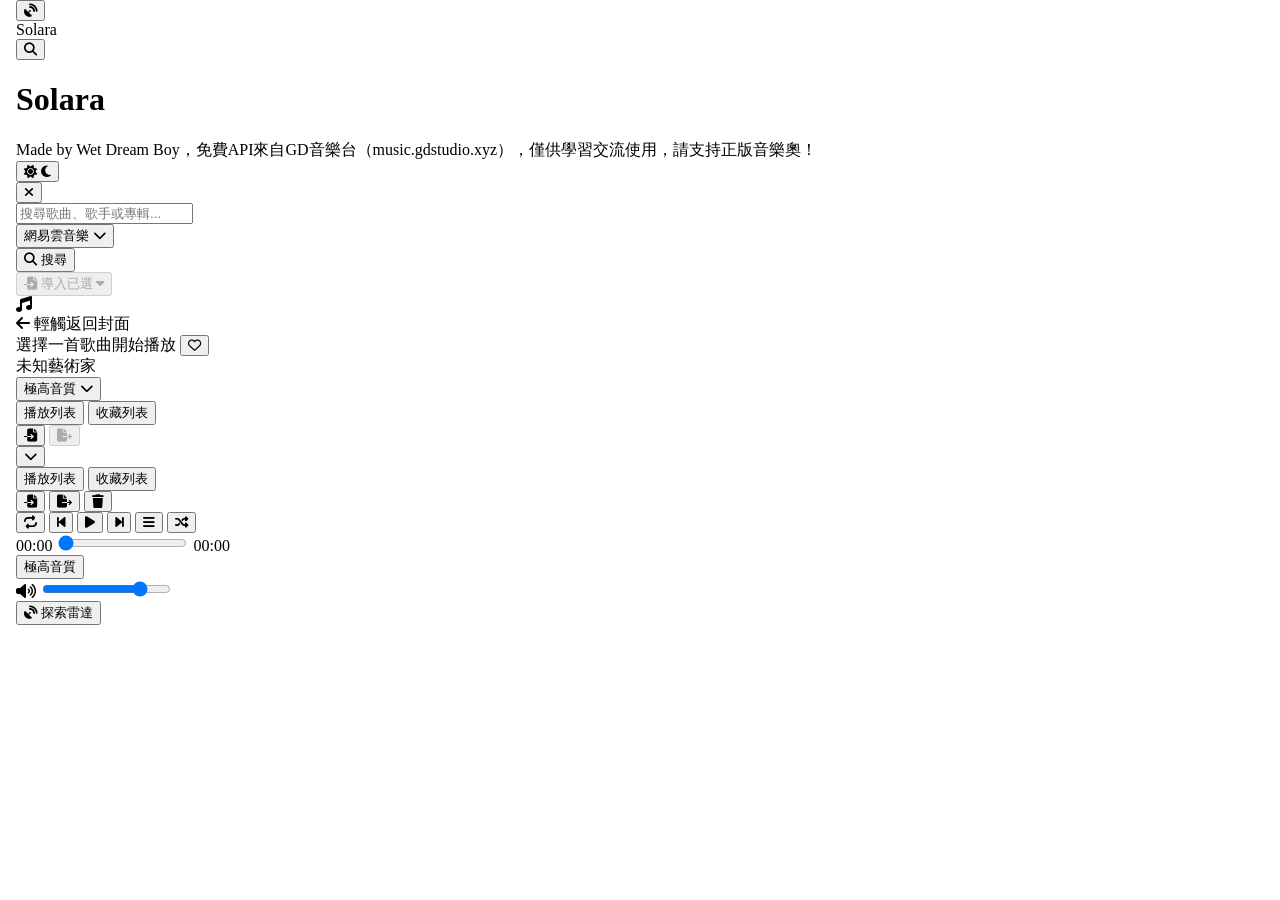
==== index.html @ c5a63b75 "Change language from Simplified to Traditional Chinese" ====
<!DOCTYPE html>
<html lang="zh-TW">
<head>
    <meta charset="UTF-8">
    <meta name="viewport" content="width=device-width, initial-scale=1.0, viewport-fit=cover">
    <title>Solara</title>
    <meta name="apple-mobile-web-app-title" content="Solara">
    <link rel="icon" type="image/svg+xml" href="/favicon.svg">
    <link rel="icon" type="image/png" sizes="32x32" href="/favicon.png">
    <link rel="shortcut icon" href="/favicon.png">
    <link rel="mask-icon" href="/favicon.svg" color="#5bbad5">
    <link rel="apple-touch-icon" sizes="180x180" href="/favicon.png">
    <link rel="apple-touch-icon-precomposed" sizes="180x180" href="/favicon.png">
    <link rel="preconnect" href="https://fonts.googleapis.com">
    <link rel="preconnect" href="https://fonts.gstatic.com" crossorigin>
    <link href="https://fonts.googleapis.com/css2?family=Noto+Sans+SC:wght@300;400;500;700&display=swap" rel="stylesheet">
    <link rel="stylesheet" href="https://cdnjs.cloudflare.com/ajax/libs/font-awesome/6.5.2/css/all.min.css">
    <link rel="stylesheet" href="css/style.css">
    <script>
        (function () {
            const ua = navigator.userAgent || "";
            const isMobileUA = /android|iphone|ipad|ipod|mobile|blackberry|phone|opera mini|windows phone/i.test(ua);
            const isSmallScreen = typeof window.matchMedia === "function" && window.matchMedia("(max-width: 820px)").matches;
            const isMobile = isMobileUA || isSmallScreen;
            window.__SOLARA_IS_MOBILE = isMobile;
            if (!isMobile) {
                document.documentElement.classList.add("desktop-view");
                const desktopLink = document.createElement("link");
                desktopLink.rel = "stylesheet";
                desktopLink.href = "css/desktop.css";
                desktopLink.id = "desktopStylesheet";
                document.head.appendChild(desktopLink);
                return;
            }
            document.documentElement.classList.add("mobile-view");
            const link = document.createElement("link");
            link.rel = "stylesheet";
            link.href = "css/mobile.css";
            link.id = "mobileStylesheet";
            document.head.appendChild(link);
            const setViewportUnit = () => {
                const viewportHeight = window.visualViewport ? window.visualViewport.height : window.innerHeight;
                document.documentElement.style.setProperty("--mobile-vh", `${viewportHeight}px`);
            };

            const applyBodyClass = () => {
                if (document.body) {
                    document.body.classList.add("mobile-view");
                    setViewportUnit();
                }
            };
            if (document.readyState === "loading") {
                document.addEventListener("DOMContentLoaded", applyBodyClass, { once: true });
            } else {
                applyBodyClass();
            }

            window.addEventListener("resize", setViewportUnit);
            window.addEventListener("orientationchange", setViewportUnit);
            if (window.visualViewport) {
                window.visualViewport.addEventListener("resize", setViewportUnit);
                window.visualViewport.addEventListener("scroll", setViewportUnit);
            }

            setViewportUnit();
        })();
    </script>
    <style id="safari-ios-26-fix">
        /* --- Safari iOS 26 Fix --- */
        html, body {
            margin: 0;
            padding: 0;
            width: 100%;
            overflow-x: hidden;
            box-sizing: border-box;
        }
        .login-shell {
            position: relative;
            left: 50%;
            transform: translateX(-50%);
            margin-inline: auto;
        }
        body {
            padding-left: max(env(safe-area-inset-left), 16px);
            padding-right: max(env(safe-area-inset-right), 16px);
        }
        @supports (height: 100dvh) {
            :root {
                --mobile-vh: 100dvh;
            }
        }
    </style>
    <script>
        (function fixMobileVH(){
            document.documentElement.style.setProperty("--mobile-vh", window.innerHeight + "px");
            window.addEventListener("resize", fixMobileVH);
            window.addEventListener("orientationchange", fixMobileVH);
        })();
    </script>

</head>
<body>
    <div class="background-stage" id="backgroundStage" aria-hidden="true">
        <div class="background-stage__layer background-stage__layer--base" id="backgroundBaseLayer"></div>
        <div class="background-stage__layer background-stage__layer--transition" id="backgroundTransitionLayer"></div>
    </div>
    <div class="container" id="mainContainer">
        <div class="mobile-toolbar" id="mobileToolbar" role="toolbar">
            <button class="mobile-toolbar__button" id="mobileExploreButton" type="button" aria-label="探索雷达">
                <i class="fas fa-satellite-dish" aria-hidden="true"></i>
            </button>
            <div class="mobile-toolbar__title" id="mobileToolbarTitle">Solara</div>
            <div class="mobile-toolbar__actions">
                <button class="mobile-toolbar__button" id="mobileSearchToggle" type="button" aria-label="打开搜索">
                    <i class="fas fa-search" aria-hidden="true"></i>
                </button>
            </div>
        </div>
        <div class="header">
            <h1>Solara</h1>
            <div class="warning">Made by Wet Dream Boy，免費API來自GD音樂台（music.gdstudio.xyz），僅供學習交流使用，請支持正版音樂奧！</div>
            <div class="theme-switch-wrapper">
                <button id="themeToggleButton" class="theme-toggle-button" type="button" aria-label="切換深淺色模式">
                    <i class="fas fa-sun theme-icon theme-icon--sun" aria-hidden="true"></i>
                    <i class="fas fa-moon theme-icon theme-icon--moon" aria-hidden="true"></i>
                </button>
            </div>
        </div>

        <div class="search-area" id="searchArea">
            <button type="button" class="mobile-close-btn" id="mobileSearchClose" aria-label="關閉搜尋">
                <i class="fas fa-times" aria-hidden="true"></i>
            </button>
            <div class="search-container">
                <input type="text" id="searchInput" class="search-input" placeholder="搜尋歌曲、歌手或專輯...">
                <div class="source-select-wrapper" id="sourceSelectWrapper">
                    <button id="sourceSelectButton" class="source-select-btn" type="button" aria-haspopup="listbox" aria-expanded="false">
                        <span id="sourceSelectLabel">網易雲音樂</span>
                        <i class="fas fa-chevron-down caret-icon" aria-hidden="true"></i>
                    </button>
                    <div id="sourceMenu" class="source-menu" role="listbox" aria-labelledby="sourceSelectButton"></div>
                </div>
                <button id="searchBtn" class="search-btn">
                    <i class="fas fa-search"></i>
                    <span>搜尋</span>
                </button>
            </div>
            <div id="searchResults" class="search-results">
                <div class="search-results-toolbar">
                    <div class="import-dropdown">
                        <button
                            id="importSelectedBtn"
                            class="import-selected-btn"
                            type="button"
                            disabled
                            aria-haspopup="menu"
                            aria-expanded="false"
                        >
                            <i class="fas fa-file-import" aria-hidden="true"></i>
                            <span class="import-selected-label">導入已選</span>
                            <span id="importSelectedCount" class="import-selected-count" aria-hidden="true"></span>
                            <i class="fas fa-caret-down import-dropdown-caret" aria-hidden="true"></i>
                        </button>
                        <div class="import-dropdown-menu" id="importSelectedMenu" role="menu" hidden>
                            <button id="importToPlaylist" class="import-dropdown-item" type="button" role="menuitem">
                                匯入到播放列表
                            </button>
                            <button id="importToFavorites" class="import-dropdown-item" type="button" role="menuitem">
                                匯入到收藏列表
                            </button>
                        </div>
                    </div>
                </div>
                <div id="searchResultsList" class="search-results-list"></div>
            </div>
        </div>

        <div class="main-content">
            <div class="cover-area">
                <div class="mobile-turntable" id="mobileTurntable">
                    <div class="mobile-turntable__platter">
                        <div class="album-cover" id="albumCover">
                            <div class="placeholder">
                                <i class="fas fa-music"></i>
                            </div>
                        </div>
                    </div>
                </div>
                <div class="mobile-inline-lyrics" id="mobileInlineLyrics" aria-hidden="true">
                    <div class="mobile-inline-lyrics__hint">
                        <i class="fas fa-arrow-left"></i>
                        輕觸返回封面
                    </div>
                    <div class="mobile-inline-lyrics__scroll" id="mobileInlineLyricsScroll">
                        <div class="mobile-inline-lyrics__content" id="mobileInlineLyricsContent"></div>
                    </div>
                </div>
                <div class="current-song-info">
                    <div class="current-song-title-row">
                        <span class="current-song-title" id="currentSongTitle">選擇一首歌曲開始播放</span>
                        <button
                            class="favorite-toggle current-favorite-btn"
                            id="currentFavoriteToggle"
                            type="button"
                            aria-label="收藏當前歌曲"
                            title="收藏當前歌曲"
                        >
                            <i class="far fa-heart" aria-hidden="true"></i>
                        </button>
                    </div>
                    <div class="current-song-artist" id="currentSongArtist">未知藝術家</div>
                    <button class="mobile-quality-chip" id="mobileQualityToggle" type="button" aria-haspopup="menu" aria-expanded="false">
                        <span id="mobileQualityLabel">極高音質</span>
                        <i class="fas fa-chevron-down" aria-hidden="true"></i>
                    </button>
                </div>
            </div>

            <div class="mobile-panel" id="mobilePanel">
                <div class="mobile-panel-header" id="mobilePanelHeader">
                    <div class="mobile-panel-handle" aria-hidden="true"></div>
                    <div class="playlist-tabs" role="tablist">
                        <button
                            id="mobilePlaylistTab"
                            class="playlist-tab active"
                            type="button"
                            role="tab"
                            aria-selected="true"
                            data-target="playlist"
                        >
                            播放列表
                        </button>
                        <button
                            id="mobileFavoritesTab"
                            class="playlist-tab"
                            type="button"
                            role="tab"
                            aria-selected="false"
                            data-target="favorites"
                        >
                            收藏列表
                        </button>
                    </div>
                    <div class="mobile-panel-actions">
                        <div class="mobile-actions-group" id="mobilePlaylistActions" role="group" aria-label="播放列表操作" aria-hidden="false">
                            <button
                                id="mobileImportPlaylistBtn"
                                class="mobile-panel-action-btn"
                                type="button"
                                aria-label="匯入播放清單"
                                title="匯入播放清單"
                            >
                                <i class="fas fa-file-import" aria-hidden="true"></i>
                            </button>
                            <button
                                id="mobileExportPlaylistBtn"
                                class="mobile-panel-action-btn"
                                type="button"
                                aria-label="匯出播放清單"
                                title="匯出播放清單"
                                aria-disabled="true"
                                disabled
                            >
                                <i class="fas fa-file-export" aria-hidden="true"></i>
                            </button>
                            <button
                                id="mobileClearPlaylistBtn"
                                class="mobile-panel-action-btn mobile-panel-clear-btn"
                                type="button"
                                aria-label="清空播放列表"
                                title="清空播放列表"
                                onclick="clearPlaylist()"
                                hidden
                                aria-hidden="true"
                            >
                                <i class="fas fa-trash" aria-hidden="true"></i>
                            </button>
                        </div>
                        <div class="mobile-actions-group" id="mobileFavoritesActions" role="group" aria-label="收藏列表操作" hidden aria-hidden="true">
                            <button
                                id="mobileAddAllFavoritesBtn"
                                class="mobile-panel-action-btn"
                                type="button"
                                aria-label="全部添加到播放列表"
                                title="全部添加到播放列表"
                            >
                                <i class="fas fa-plus-circle" aria-hidden="true"></i>
                            </button>
                            <button
                                id="mobileImportFavoritesBtn"
                                class="mobile-panel-action-btn"
                                type="button"
                                aria-label="導入收藏列表"
                                title="導入收藏列表"
                            >
                                <i class="fas fa-file-import" aria-hidden="true"></i>
                            </button>
                            <button
                                id="mobileExportFavoritesBtn"
                                class="mobile-panel-action-btn"
                                type="button"
                                aria-label="匯出收藏列表"
                                title="匯出收藏列表"
                                aria-disabled="true"
                                disabled
                            >
                                <i class="fas fa-file-export" aria-hidden="true"></i>
                            </button>
                            <button
                                id="mobileClearFavoritesBtn"
                                class="mobile-panel-action-btn mobile-panel-clear-btn"
                                type="button"
                                aria-label="清空收藏列表"
                                title="清空收藏列表"
                            >
                                <i class="fas fa-trash" aria-hidden="true"></i>
                            </button>
                        </div>
                        <button id="mobilePanelClose" class="mobile-close-btn mobile-panel-action-btn" type="button" aria-label="收起播放面板">
                            <i class="fas fa-chevron-down" aria-hidden="true"></i>
                        </button>
                    </div>
                </div>

                <div class="playlist active empty" id="playlist" role="tabpanel" aria-labelledby="playlistTab">
                    <div class="playlist-header">
                        <div class="playlist-tabs" role="tablist">
                            <button
                                id="playlistTab"
                                class="playlist-tab active"
                                type="button"
                                role="tab"
                                aria-selected="true"
                                data-target="playlist"
                            >播放列表</button>
                            <button
                                id="favoritesTab"
                                class="playlist-tab"
                                type="button"
                                role="tab"
                                aria-selected="false"
                                data-target="favorites"
                            >收藏列表</button>
                        </div>
                        <div class="playlist-actions-tray" role="group" aria-label="播放列表操作">
                            <input
                                id="importPlaylistInput"
                                class="playlist-import-input"
                                type="file"
                                accept="application/json"
                                hidden
                            />
                            <button
                                class="playlist-action-btn playlist-action-btn--import"
                                id="importPlaylistBtn"
                                type="button"
                                title="導入播放清單"
                                aria-label="導入播放清單"
                            >
                                <i class="fas fa-file-import" aria-hidden="true"></i>
                            </button>
                            <button
                                class="playlist-action-btn playlist-action-btn--export"
                                id="exportPlaylistBtn"
                                type="button"
                                title="匯出播放清單"
                                aria-label="匯出播放清單"
                            >
                                <i class="fas fa-file-export" aria-hidden="true"></i>
                            </button>
                            <button
                                class="playlist-action-btn playlist-action-btn--clear clear-playlist-btn"
                                id="clearPlaylistBtn"
                                type="button"
                                onclick="clearPlaylist()"
                                title="清空播放清單"
                                aria-label="清空播放清單"
                            >
                                <i class="fas fa-trash" aria-hidden="true"></i>
                            </button>
                        </div>
                    </div>
                    <div class="playlist-scroll">
                        <div class="playlist-items" id="playlistItems"></div>
                    </div>
                </div>
                <div class="playlist favorites empty" id="favorites" role="tabpanel" aria-labelledby="favoritesTab" hidden>
                    <div class="playlist-header">
                        <div class="playlist-tabs" role="tablist">
                            <button
                                id="playlistTabSecondary"
                                class="playlist-tab active"
                                type="button"
                                role="tab"
                                aria-selected="true"
                                data-target="playlist"
                            >播放清單</button>
                            <button
                                id="favoritesTabSecondary"
                                class="playlist-tab"
                                type="button"
                                role="tab"
                                aria-selected="false"
                                data-target="favorites"
                            >收藏列表</button>
                        </div>
                        <div class="playlist-actions-tray" role="group" aria-label="收藏列表操作">
                            <button
                                class="playlist-action-btn"
                                id="addAllFavoritesBtn"
                                type="button"
                                title="全部添加到播放清單"
                                aria-label="全部添加到播放清單"
                            >
                                <i class="fas fa-plus-circle" aria-hidden="true"></i>
                            </button>
                            <input
                                id="importFavoritesInput"
                                class="playlist-import-input"
                                type="file"
                                accept="application/json"
                                hidden
                            />
                            <button
                                class="playlist-action-btn"
                                id="importFavoritesBtn"
                                type="button"
                                title="导入收藏列表"
                                aria-label="导入收藏列表"
                            >
                                <i class="fas fa-file-import" aria-hidden="true"></i>
                            </button>
                            <button
                                class="playlist-action-btn"
                                id="exportFavoritesBtn"
                                type="button"
                                title="导出收藏列表"
                                aria-label="导出收藏列表"
                            >
                                <i class="fas fa-file-export" aria-hidden="true"></i>
                            </button>
                            <button
                                class="playlist-action-btn playlist-action-btn--clear"
                                id="clearFavoritesBtn"
                                type="button"
                                title="清空收藏列表"
                                aria-label="清空收藏列表"
                            >
                                <i class="fas fa-trash" aria-hidden="true"></i>
                            </button>
                        </div>
                    </div>
                    <div class="playlist-scroll">
                        <div class="playlist-items" id="favoriteItems"></div>
                    </div>
                </div>
                <div class="lyrics empty" id="lyrics" data-placeholder="default">
                    <div class="lyrics-scroll" id="lyricsScroll">
                        <div class="lyrics-content" id="lyricsContent"></div>
                    </div>
                </div>
            </div>
        </div>

        <div class="controls">
            <div class="transport-controls">
                <button class="play-mode-btn transport-button transport-button--mode" id="playModeBtn" type="button" title="播放模式">
                    <i class="fas fa-repeat"></i>
                </button>
                <button class="transport-button transport-button--prev" onclick="playPrevious()" type="button" title="上一曲"><i class="fas fa-backward-step"></i></button>
                <button class="transport-button transport-button--play" id="playPauseBtn" type="button" title="播放 / 暂停"><i class="fas fa-play"></i></button>
                <button class="transport-button transport-button--next" onclick="playNext()" type="button" title="下一曲"><i class="fas fa-forward-step"></i></button>
                <button class="transport-button transport-button--queue" id="mobileQueueToggle" type="button" title="打開播放清單" aria-label="打開播放清單"><i class="fas fa-bars"></i></button>
                <button class="transport-button transport-button--shuffle" id="shuffleToggleBtn" type="button" title="隨機播放" aria-label="切換隨機播放"><i class="fas fa-shuffle shuffle-icon shuffle-icon--off"></i></button>
            </div>
            <div class="progress-container">
                <span id="currentTimeDisplay">00:00</span>
                <input type="range" id="progressBar" min="0" max="0" step="0.1" value="0">
                <span id="durationDisplay">00:00</span>
            </div>
            <div class="control-trailing">
                <div class="audio-tools">
                    <div class="player-quality">
                        <button id="qualityToggle" class="player-quality-btn" type="button">
                            <span id="qualityLabel">極高音質</span>
                        </button>
                        <div id="playerQualityMenu" class="player-quality-menu"></div>
                    </div>
                    <div class="volume-container">
                        <i id="volumeIcon" class="fas fa-volume-up"></i>
                        <input type="range" id="volumeSlider" min="0" max="1" step="0.01" value="0.8">
                    </div>
                </div>
                <button id="loadOnlineBtn" title="聚合所有雷達，探索新音樂">
                    <span class="btn-text"><i class="fas fa-satellite-dish"></i> 探索雷達</span>
                    <span class="loader" style="display: none;"></span>
                </button>
            </div>
        </div>
    </div>

    <div class="mobile-overlay-scrim" id="mobileOverlayScrim"></div>

    <audio id="audioPlayer" preload="metadata" playsinline></audio>

<!-- 通知容器 -->
<div id="notification" class="notification"></div>

<!-- 偵錯資訊容器 -->
<div id="debugInfo" class="debug-info"></div>

<script src="https://code.jquery.com/jquery-3.6.0.min.js"></script>
<script src="js/index.js"></script>
<script>
    if (window.__SOLARA_IS_MOBILE) {
        const mobileScript = document.createElement('script');
        mobileScript.src = 'js/mobile.js';
        mobileScript.async = false;
        mobileScript.defer = false;
        document.body.appendChild(mobileScript);
    }
</script>
</body>
</html>
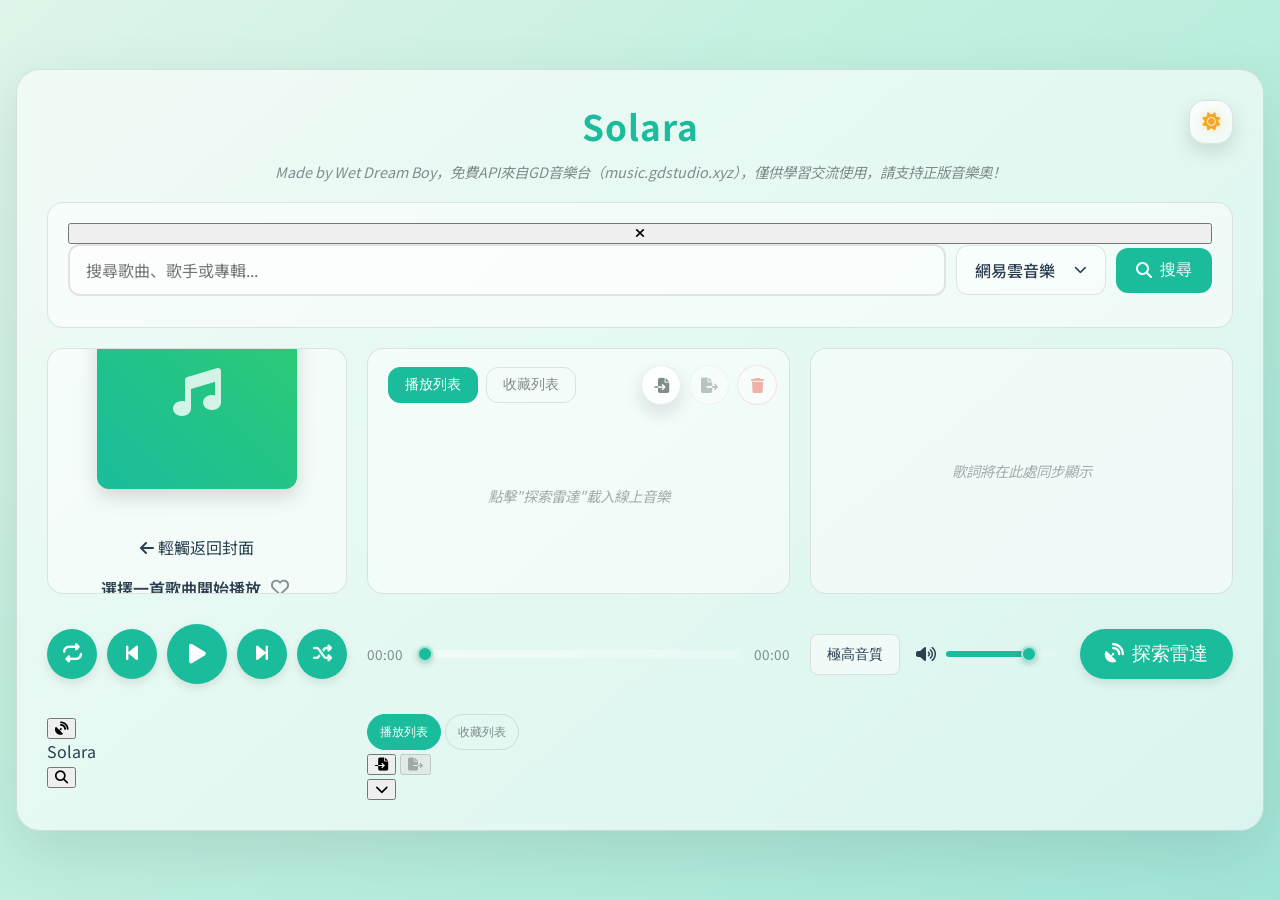
==== commit 748c5c06: "Update aria-labels for mobile toolbar buttons" ====
--- a/index.html
+++ b/index.html
@@ -106,12 +106,12 @@
     </div>
     <div class="container" id="mainContainer">
         <div class="mobile-toolbar" id="mobileToolbar" role="toolbar">
-            <button class="mobile-toolbar__button" id="mobileExploreButton" type="button" aria-label="探索雷达">
+            <button class="mobile-toolbar__button" id="mobileExploreButton" type="button" aria-label="探索雷達">
                 <i class="fas fa-satellite-dish" aria-hidden="true"></i>
             </button>
             <div class="mobile-toolbar__title" id="mobileToolbarTitle">Solara</div>
             <div class="mobile-toolbar__actions">
-                <button class="mobile-toolbar__button" id="mobileSearchToggle" type="button" aria-label="打开搜索">
+                <button class="mobile-toolbar__button" id="mobileSearchToggle" type="button" aria-label="打開搜尋">
                     <i class="fas fa-search" aria-hidden="true"></i>
                 </button>
             </div>
--- a/css/style.css
+++ b/css/style.css
@@ -0,0 +1,2171 @@
+:root {
+    --font-main: 'Noto Sans SC', 'Segoe UI', Arial, sans-serif;
+    --bg-gradient: linear-gradient(140deg, #e0f5e9 0%, #c6f0e0 35%, #a3e4d7 100%);
+    --bg-gradient-next: var(--bg-gradient);
+    --container-bg: rgba(255, 255, 255, 0.6);
+    --container-shadow: rgba(0, 0, 0, 0.1);
+    --backdrop-blur: 12px;
+    --text-color: #2c3e50;
+    --text-secondary-color: #7f8c8d;
+    --primary-color: #1abc9c;
+    --primary-color-dark: #12836d;
+    --warning-color: #e74c3c;
+    --success-color: #2ecc71;
+    --success-color-hover: #27ae60;
+    --item-hover-bg: rgba(26, 188, 156, 0.1);
+    --item-current-bg: rgba(26, 188, 156, 0.2);
+    --item-current-text: var(--primary-color);
+    --border-color: rgba(0, 0, 0, 0.1);
+    --lyrics-highlight-bg: rgba(46, 204, 113, 0.12);
+    --lyrics-highlight-text: #1e9f78;
+    --lyrics-highlight-shadow: rgba(46, 204, 113, 0.18);
+    --component-bg: rgba(255, 255, 255, 0.5);
+    --scrollbar-thumb-bg: rgba(0, 0, 0, 0.2);
+    --scrollbar-track-bg: transparent;
+}
+
+.dark-mode {
+    --bg-gradient: linear-gradient(135deg, #0b1d1b 0%, #0f2f2c 45%, #123c36 100%);
+    --container-bg: rgba(30, 30, 30, 0.6);
+    --container-shadow: rgba(0, 0, 0, 0.3);
+    --text-color: #ecf0f1;
+    --text-secondary-color: #95a5a6;
+    --primary-color: #1abc9c;
+    --primary-color-dark: #17a589;
+    --item-hover-bg: rgba(26, 188, 156, 0.1);
+    --item-current-bg: rgba(26, 188, 156, 0.2);
+    --border-color: rgba(255, 255, 255, 0.15);
+    --lyrics-highlight-bg: rgba(26, 188, 156, 0.12);
+    --lyrics-highlight-text: #34d1b6;
+    --component-bg: rgba(44, 44, 44, 0.5);
+    --scrollbar-thumb-bg: rgba(255, 255, 255, 0.2);
+    --success-color-hover: #1f8a4f;
+}
+
+.dark-mode .source-menu {
+    background: rgba(44, 44, 44, 0.95);
+    border-color: var(--primary-color);
+}
+
+.dark-mode .source-option {
+    color: #ecf0f1;
+}
+
+.dark-mode .source-option:hover,
+.dark-mode .source-option.active {
+    color: #ffffff;
+}
+
+::-webkit-scrollbar { width: 6px; }
+::-webkit-scrollbar-track { background: var(--scrollbar-track-bg); }
+::-webkit-scrollbar-thumb { background: var(--scrollbar-thumb-bg); border-radius: 3px; }
+::-webkit-scrollbar-thumb:hover { background: var(--primary-color); }
+
+body {
+    font-family: var(--font-main);
+    display: flex;
+    justify-content: center;
+    align-items: center;
+    min-height: 100dvh;
+    margin: 0;
+    padding: 20px;
+    box-sizing: border-box;
+    color: var(--text-color);
+    transition: color 0.5s;
+    background-color: #0f0f0f;
+}
+
+.background-stage {
+    position: fixed;
+    inset: 0;
+    width: 100%;
+    max-width: 100vw;
+    box-sizing: border-box;
+    pointer-events: none;
+    z-index: -2;
+    overflow: hidden;
+}
+
+.background-stage__layer {
+    position: absolute;
+    inset: 0;
+    background-attachment: fixed;
+    background-size: cover;
+    background-position: center;
+    filter: saturate(105%);
+}
+
+.background-stage__layer--base {
+    background-image: var(--bg-gradient);
+}
+
+.background-stage__layer--transition {
+    background-image: var(--bg-gradient-next);
+    opacity: 0;
+    transition: opacity 0.85s ease;
+}
+
+body.background-transitioning .background-stage__layer--transition {
+    opacity: 1;
+}
+
+/* 16:9 容器布局 */
+.container {
+    width: min(1200px, 100%);
+    margin: 0 auto;
+    background: var(--container-bg);
+    border-radius: 24px;
+    padding: 30px;
+    box-shadow: 0 20px 60px rgba(0,0,0,0.1);
+    border: 1px solid var(--border-color);
+    aspect-ratio: 16/9;
+    height: 80vh;
+    max-height: 700px;
+    display: grid;
+    grid-template-areas:
+        "header header header"
+        "search search search"
+        "cover playlist lyrics"
+        "controls controls controls";
+    grid-template-rows: auto auto 1fr 80px;
+    grid-template-columns: 300px 1fr 1fr;
+    gap: 20px;
+    transition: background 0.5s, box-shadow 0.5s;
+    overflow: visible;
+    position: relative;
+}
+
+/* 搜尋模式下的容器佈局 */
+.container.search-mode {
+    grid-template-areas: 
+        "header header header"
+        "search search search"
+        "search search search"
+        "controls controls controls";
+}
+
+.header { 
+    grid-area: header;
+    text-align: center; 
+    position: relative; 
+}
+.header h1 { 
+    margin: 0; 
+    font-size: 2.2em; 
+    font-weight: 700; 
+    color: var(--primary-color); 
+    letter-spacing: 1px; 
+}
+.header .warning { 
+    color: var(--text-secondary-color); 
+    font-size: 0.9em; 
+    margin-top: 10px; 
+    font-style: italic; 
+}
+
+/* 搜尋區域樣式 - 增強動效 */
+.search-area {
+    grid-area: search;
+    background: var(--component-bg);
+    border-radius: 16px;
+    padding: 20px;
+    border: 1px solid var(--border-color);
+    position: relative;
+    transition: all 0.5s cubic-bezier(0.4, 0, 0.2, 1);
+    z-index: 10;
+    overflow: visible;
+    display: flex;
+    flex-direction: column;
+}
+
+.search-area *,
+.search-area *::before,
+.search-area *::after {
+    box-sizing: border-box;
+}
+
+/* 搜尋模式下的搜尋區域 */
+.container.search-mode .search-area {
+    background: var(--component-bg);
+    backdrop-filter: blur(20px);
+    -webkit-backdrop-filter: blur(20px);
+    box-shadow: 0 10px 40px rgba(0,0,0,0.2);
+    border: 2px solid var(--primary-color);
+}
+
+.search-container {
+    display: flex;
+    gap: 10px;
+    align-items: center;
+    margin-bottom: 15px;
+    flex-shrink: 0;
+}
+
+.search-input {
+    flex: 1;
+    padding: 12px 16px;
+    border: 2px solid var(--border-color);
+    border-radius: 12px;
+    background: var(--component-bg);
+    color: var(--text-color);
+    font-size: 16px;
+    font-family: inherit;
+    outline: none;
+    transition: all 0.3s ease;
+}
+
+.search-input:focus {
+    border-color: var(--primary-color);
+    box-shadow: 0 0 0 3px rgba(26, 188, 156, 0.12);
+}
+
+.source-select-wrapper {
+    position: relative;
+    flex-shrink: 0;
+}
+
+.source-select-btn {
+    display: flex;
+    align-items: center;
+    justify-content: space-between;
+    gap: 8px;
+    padding: 12px 18px;
+    border: 1px solid var(--border-color);
+    border-radius: 12px;
+    background: var(--component-bg);
+    color: var(--text-color);
+    font-size: 16px;
+    font-family: inherit;
+    font-weight: 500;
+    cursor: pointer;
+    transition: all 0.25s ease;
+    min-width: 150px;
+    position: relative;
+    box-shadow: none;
+}
+
+.source-select-btn:hover,
+.source-select-btn.active {
+    border-color: var(--primary-color);
+    color: var(--primary-color);
+    box-shadow: 0 10px 24px rgba(26, 188, 156, 0.2);
+    background: var(--component-bg);
+}
+
+.source-select-btn:focus-visible {
+    outline: none;
+    box-shadow: 0 0 0 3px rgba(26, 188, 156, 0.18);
+}
+
+.source-select-btn .caret-icon {
+    font-size: 0.8em;
+    transition: transform 0.25s ease;
+}
+
+.source-select-btn.active .caret-icon {
+    transform: rotate(-180deg);
+}
+
+.source-menu {
+    position: absolute;
+    top: calc(100% + 10px);
+    left: 0;
+    right: auto;
+    bottom: auto;
+    background: rgba(255, 255, 255, 0.95);
+    border-radius: 12px;
+    box-shadow: 0 12px 30px rgba(0,0,0,0.18);
+    border: 1px solid var(--border-color);
+    box-sizing: border-box;
+    min-width: 100%;
+    max-height: 320px;
+    overflow-y: auto;
+    overflow-x: hidden;
+    opacity: 0;
+    visibility: hidden;
+    transform: translateY(-10px);
+    transition: opacity 0.18s ease, transform 0.18s ease;
+    backdrop-filter: blur(12px);
+    -webkit-backdrop-filter: blur(12px);
+    z-index: 100000;
+    pointer-events: none;
+}
+
+.source-menu.show {
+    opacity: 1;
+    visibility: visible;
+    transform: translateY(0);
+    pointer-events: auto;
+}
+
+.source-menu.open-upwards {
+    top: auto;
+    bottom: calc(100% + 10px);
+    transform-origin: bottom center;
+}
+
+.source-menu.open-downwards {
+    top: calc(100% + 10px);
+    bottom: auto;
+    transform-origin: top center;
+}
+
+.source-option {
+    display: flex;
+    align-items: center;
+    justify-content: space-between;
+    gap: 12px;
+    padding: 12px 16px;
+    font-size: 0.95em;
+    color: var(--text-color);
+    cursor: pointer;
+    transition: all 0.2s ease;
+    background: transparent;
+}
+
+.source-option:hover,
+.source-option.active {
+    background: var(--primary-color);
+    color: #ffffff;
+}
+
+.source-option i {
+    font-size: 0.85em;
+    opacity: 0.6;
+}
+
+.source-option.active i {
+    opacity: 1;
+}
+
+.search-btn {
+    background: var(--primary-color);
+    color: white;
+    border: none;
+    border-radius: 12px;
+    padding: 12px 20px;
+    cursor: pointer;
+    font-size: 16px;
+    transition: all 0.2s ease;
+    display: flex;
+    align-items: center;
+    gap: 8px;
+}
+
+.search-btn:hover {
+    background: var(--primary-color-dark);
+    transform: translateY(-1px);
+}
+
+.search-btn:disabled {
+    background: var(--text-secondary-color);
+    cursor: not-allowed;
+    transform: none;
+}
+
+/* 搜尋結果區域 - 增強動效 */
+.search-results {
+    max-height: 0;
+    overflow: hidden;
+    border-top: 1px solid var(--border-color);
+    margin-top: 15px;
+    margin-left: -20px;
+    margin-right: -20px;
+    margin-bottom: -20px;
+    padding-top: 0;
+    padding-left: 20px;
+    padding-right: 20px;
+    position: relative;
+    z-index: 1;
+    transition: all 0.5s cubic-bezier(0.4, 0, 0.2, 1);
+    opacity: 0;
+    border-radius: 0 0 14px 14px;
+    flex: 1;
+    min-height: 0;
+    display: flex;
+    flex-direction: column;
+    gap: 12px;
+}
+
+.search-results-toolbar {
+    display: flex !important;
+    justify-content: flex-end;
+    align-items: center;
+    gap: 8px;
+    padding-top: 12px;
+    padding-bottom: 12px;
+    position: sticky;
+    top: 0;
+    z-index: 2;
+    background: none;
+}
+
+.import-dropdown {
+    position: relative;
+    display: inline-flex;
+    align-items: stretch;
+    z-index: 20000;
+}
+
+.import-selected-btn {
+    display: inline-flex;
+    flex-direction: row;
+    align-items: center;
+    gap: 6px;
+    writing-mode: horizontal-tb;
+    white-space: nowrap;
+}
+
+.import-dropdown-caret {
+    font-size: 12px;
+}
+
+.import-dropdown-menu {
+    position: absolute;
+    top: calc(100% + 4px);
+    right: 0;
+    background: rgba(255, 255, 255, 0.98);
+    border: 1px solid var(--border-color);
+    border-radius: 8px;
+    box-shadow: 0 8px 24px rgba(0, 0, 0, 0.18);
+    padding: 6px 0;
+    min-width: 160px;
+    z-index: 20000;
+    pointer-events: auto;
+}
+
+.dark-mode .import-dropdown-menu {
+    background: rgba(28, 28, 28, 0.98);
+    border-color: rgba(255, 255, 255, 0.12);
+    box-shadow: 0 10px 28px rgba(0, 0, 0, 0.45);
+}
+
+.import-dropdown-menu[hidden] {
+    display: none;
+}
+
+.import-dropdown-item {
+    width: 100%;
+    padding: 8px 14px;
+    background: transparent;
+    border: none;
+    text-align: left;
+    font-size: 14px;
+    color: var(--text-primary-color);
+    cursor: pointer;
+    transition: background-color 0.2s ease;
+}
+
+.import-dropdown-item:hover {
+    background: var(--item-hover-bg);
+}
+
+.search-results-list {
+    display: flex;
+    flex-direction: column;
+    flex: 1;
+    min-height: 0;
+}
+
+/* 搜尋模式下的搜尋結果 */
+.container.search-mode .search-results {
+    max-height: none;
+    height: 100%;
+    padding-top: 15px;
+    padding-bottom: 20px;
+    opacity: 1;
+    overflow-y: auto;
+    overflow-x: hidden;
+}
+
+.search-result-item {
+    display: flex;
+    justify-content: space-between;
+    align-items: center;
+    padding: 12px 16px;
+    border-radius: 12px;
+    cursor: pointer;
+    transition: all 0.3s ease;
+    margin-bottom: 8px;
+    background: rgba(255, 255, 255, 0.3);
+    backdrop-filter: blur(10px);
+    -webkit-backdrop-filter: blur(10px);
+    border: 1px solid rgba(255, 255, 255, 0.2);
+    transform: translateY(20px);
+    opacity: 0;
+    animation: slideInUp 0.4s ease forwards;
+    gap: 14px;
+}
+
+.search-result-item:nth-child(1) { animation-delay: 0.1s; }
+.search-result-item:nth-child(2) { animation-delay: 0.15s; }
+.search-result-item:nth-child(3) { animation-delay: 0.2s; }
+.search-result-item:nth-child(4) { animation-delay: 0.25s; }
+.search-result-item:nth-child(5) { animation-delay: 0.3s; }
+
+@keyframes slideInUp {
+    to {
+        transform: translateY(0);
+        opacity: 1;
+    }
+}
+
+.search-result-item:hover:not(.selected) {
+    background: var(--item-hover-bg);
+    transform: translateY(-2px);
+    box-shadow: 0 8px 25px rgba(0,0,0,0.15);
+}
+
+.search-result-item.selected {
+    background: var(--item-current-bg);
+    border-color: var(--primary-color);
+    box-shadow: 0 12px 28px rgba(26, 188, 156, 0.25);
+    transform: translateY(0);
+}
+
+.search-result-item.selected .search-result-title {
+    color: var(--primary-color);
+}
+
+.search-result-item.selected .search-result-select {
+    border-color: var(--primary-color);
+    background: var(--primary-color);
+    color: #ffffff;
+    box-shadow: 0 6px 16px rgba(26, 188, 156, 0.35);
+}
+
+.search-result-item.selected .search-result-select i {
+    opacity: 1;
+    transform: scale(1);
+}
+
+.search-result-select {
+    width: 26px;
+    height: 26px;
+    border-radius: 50%;
+    border: 1px solid rgba(255, 255, 255, 0.4);
+    background: rgba(255, 255, 255, 0.65);
+    color: transparent;
+    display: inline-flex;
+    align-items: center;
+    justify-content: center;
+    flex-shrink: 0;
+    transition: all 0.2s ease;
+    cursor: pointer;
+    box-shadow: 0 4px 12px rgba(0, 0, 0, 0.08);
+}
+
+.search-result-select i {
+    opacity: 0;
+    transform: scale(0.6);
+    transition: all 0.2s ease;
+    pointer-events: none;
+}
+
+.search-result-select:focus-visible {
+    outline: none;
+    box-shadow: 0 0 0 3px rgba(26, 188, 156, 0.35);
+}
+
+.search-result-item .search-result-select:hover {
+    border-color: var(--primary-color);
+}
+
+.search-result-info {
+    flex: 1;
+    min-width: 0;
+}
+
+.search-result-title {
+    font-weight: 600;
+    color: var(--text-color);
+    white-space: nowrap;
+    overflow: hidden;
+    text-overflow: ellipsis;
+    font-size: 15px;
+    margin-bottom: 4px;
+}
+
+.search-result-artist {
+    font-size: 13px;
+    color: var(--text-secondary-color);
+    white-space: nowrap;
+    overflow: hidden;
+    text-overflow: ellipsis;
+}
+
+.search-result-actions {
+    display: flex;
+    gap: 8px;
+    margin-left: 15px;
+}
+
+.search-result-actions .action-btn {
+    width: 32px;
+    height: 32px;
+    padding: 0;
+    border-radius: 8px;
+    justify-content: center;
+    font-size: 14px;
+    gap: 0;
+    border: 1px solid rgba(255, 255, 255, 0.6);
+}
+
+.search-result-actions .action-btn i {
+    margin: 0;
+}
+
+.search-result-actions .action-btn.favorite {
+    background: #ff4d67;
+    color: #ffffff;
+    border-color: rgba(255, 77, 103, 0.65);
+    box-shadow: 0 6px 16px rgba(255, 77, 103, 0.3);
+}
+
+.search-result-actions .action-btn.favorite.is-active {
+    filter: brightness(1.05);
+}
+
+.search-result-actions .action-btn.favorite:hover {
+    color: #ffffff;
+    filter: brightness(1.05);
+}
+
+.search-result-actions .action-btn.play {
+    border-color: rgba(26, 188, 156, 0.45);
+}
+
+.search-result-actions .action-btn.download {
+    border-color: rgba(46, 204, 113, 0.55);
+    box-shadow: 0 6px 16px rgba(46, 204, 113, 0.28);
+}
+
+
+.import-selected-btn {
+    display: inline-flex;
+    flex-direction: row;
+    align-items: center;
+    gap: 6px;
+    writing-mode: horizontal-tb;
+    white-space: nowrap;
+    border: none;
+    border-radius: 999px;
+    padding: 8px 16px;
+    background: var(--primary-color);
+    color: #ffffff;
+    font-size: 14px;
+    font-weight: 600;
+    cursor: pointer;
+    transition: transform 0.2s ease, box-shadow 0.2s ease, filter 0.2s ease;
+    box-shadow: 0 10px 24px rgba(26, 188, 156, 0.25);
+}
+
+.import-selected-btn:disabled {
+    cursor: not-allowed;
+    background: rgba(127, 140, 141, 0.5);
+    box-shadow: none;
+    filter: none;
+}
+
+.import-selected-btn:not(:disabled):hover,
+.import-selected-btn:not(:disabled):focus-visible {
+    transform: translateY(-1px);
+    box-shadow: 0 14px 30px rgba(26, 188, 156, 0.32);
+    filter: brightness(1.05);
+}
+
+.import-selected-btn:focus-visible {
+    outline: none;
+}
+
+.import-selected-count {
+    font-weight: 500;
+}
+
+.action-btn {
+    background: var(--primary-color);
+    color: white;
+    border: none;
+    border-radius: 8px;
+    padding: 6px 12px;
+    cursor: pointer;
+    font-size: 12px;
+    transition: all 0.2s ease;
+    display: flex;
+    align-items: center;
+    gap: 6px;
+    position: relative;
+    z-index: 10000;
+    font-weight: 500;
+}
+
+.action-btn:hover {
+    background: var(--primary-color-dark);
+    transform: translateY(-1px);
+    box-shadow: 0 4px 12px rgba(26, 188, 156, 0.3);
+}
+
+.action-btn.download {
+    background: var(--success-color);
+    padding: 4px 8px;
+    font-size: 10px;
+}
+
+.action-btn.download:hover {
+    background: #27ae60;
+    box-shadow: 0 4px 12px rgba(46, 204, 113, 0.3);
+}
+
+.search-result-actions .action-btn.download {
+    padding: 0;
+    font-size: 14px;
+}
+
+/* 主要內容區域 - 播放模式顯示，搜尋模式隱藏 */
+.main-content {
+    display: contents;
+    transition: all 0.5s cubic-bezier(0.4, 0, 0.2, 1);
+}
+
+.container.search-mode .main-content {
+    display: none;
+}
+
+/* 音樂封面區域 */
+.cover-area {
+    grid-area: cover;
+    background: var(--component-bg);
+    border-radius: 16px;
+    padding: 20px;
+    border: 1px solid var(--border-color);
+    display: flex;
+    flex-direction: column;
+    align-items: center;
+    justify-content: center;
+    gap: 16px;
+    text-align: center;
+    box-sizing: border-box;
+    height: 100%;
+    overflow: hidden;
+    transition: all 0.5s cubic-bezier(0.4, 0, 0.2, 1);
+}
+
+.album-cover {
+    width: 200px;
+    height: auto;
+    min-height: 200px;
+    flex-grow: 0;
+    flex-shrink: 0;
+    border-radius: 12px;
+    background: linear-gradient(45deg, var(--primary-color), var(--success-color));
+    display: flex;
+    align-items: center;
+    justify-content: center;
+    margin-bottom: 15px;
+    box-shadow: 0 8px 20px rgba(0,0,0,0.15);
+    transition: all 0.3s ease;
+    overflow: hidden;
+}
+
+.album-cover img {
+    width: 100%;
+    height: 100%;
+    object-fit: cover;
+    border-radius: 12px;
+}
+
+.album-cover.loading {
+    animation: pulse 2s infinite;
+}
+
+@keyframes pulse {
+    0%, 100% { opacity: 1; }
+    50% { opacity: 0.7; }
+}
+
+.album-cover .placeholder {
+    font-size: 48px;
+    color: white;
+    opacity: 0.8;
+}
+
+.current-song-info {
+    width: 100%;
+}
+
+.current-song-title-row {
+    display: inline-flex;
+    align-items: center;
+    justify-content: center;
+    gap: 6px;
+    width: 100%;
+    margin-bottom: 5px;
+}
+
+.current-song-title-row .current-song-title {
+    flex: 0 1 auto;
+    max-width: calc(100% - 40px);
+    min-width: 0;
+    text-align: center;
+    overflow: hidden;
+    text-overflow: ellipsis;
+    white-space: nowrap;
+}
+
+.current-song-title-row .current-favorite-btn {
+    position: static;
+    transform: none;
+    display: inline-flex;
+    align-items: center;
+    justify-content: center;
+    background: none;
+}
+
+.current-song-title {
+    font-size: 16px;
+    font-weight: 600;
+    color: var(--text-color);
+    white-space: nowrap;
+    overflow: hidden;
+    text-overflow: ellipsis;
+}
+
+.current-song-artist {
+    font-size: 14px;
+    color: var(--text-secondary-color);
+    white-space: nowrap;
+    overflow: hidden;
+    text-overflow: ellipsis;
+}
+
+/* 播放列表和歌詞區域 */
+.playlist, .lyrics {
+    background: var(--component-bg);
+    border-radius: 16px;
+    padding: 20px;
+    border: 1px solid var(--border-color);
+    height: 100%;
+    min-width: 0;
+    max-width: 100%;
+    max-height: 100%;
+    box-sizing: border-box;
+    transition: all 0.5s cubic-bezier(0.4, 0, 0.2, 1);
+    position: relative;
+    display: flex;
+    flex-direction: column;
+    overflow: hidden;
+}
+
+.playlist {
+    grid-area: playlist;
+    background: var(--component-bg);
+    border-radius: 16px;
+    padding: 72px 20px 24px;
+    border: 1px solid var(--border-color);
+    display: flex;
+    flex-direction: column;
+    align-items: center;
+    justify-content: center;
+    position: relative;
+    height: 100%;
+    box-sizing: border-box;
+}
+
+html.desktop-view .playlist {
+    padding-top: 72px;
+}
+
+.playlist[hidden],
+.playlist.favorites[hidden] {
+    display: none !important;
+}
+
+
+.playlist-header {
+    position: absolute;
+    top: 16px;
+    left: 20px;
+    right: 12px;
+    display: flex;
+    align-items: center;
+    justify-content: space-between;
+    gap: 16px;
+    pointer-events: none;
+    z-index: 5;
+}
+
+.playlist-header > * {
+    pointer-events: auto;
+}
+
+.playlist-header .playlist-tabs {
+    display: flex;
+    align-items: center;
+    gap: 8px;
+    flex: 1;
+    min-width: 0;
+}
+
+.playlist-actions-tray {
+    pointer-events: auto;
+    display: flex;
+    align-items: center;
+    justify-content: flex-end;
+    gap: 8px;
+    padding: 0;
+    background: transparent;
+    border: none;
+    box-shadow: none;
+}
+
+body.dark-mode .playlist-actions-tray {
+    background: transparent;
+    border: none;
+    box-shadow: none;
+}
+
+.playlist-action-btn {
+    width: 40px;
+    height: 40px;
+    display: inline-flex;
+    align-items: center;
+    justify-content: center;
+    border-radius: 50%;
+    border: 1px solid rgba(15, 23, 42, 0.08);
+    background: rgba(255, 255, 255, 0.75);
+    color: var(--text-secondary-color);
+    font-size: 15px;
+    cursor: pointer;
+    transition: transform 0.2s ease, box-shadow 0.2s ease, filter 0.2s ease, border-color 0.2s ease;
+    box-shadow: 0 8px 18px rgba(15, 23, 42, 0.12);
+}
+
+body.dark-mode .playlist-action-btn {
+    background: rgba(24, 30, 40, 0.85);
+    border: 1px solid rgba(255, 255, 255, 0.08);
+    box-shadow: 0 12px 26px rgba(0, 0, 0, 0.35);
+    color: var(--text-secondary-color);
+}
+
+.playlist-action-btn i {
+    pointer-events: none;
+}
+
+.playlist-action-btn:hover:not(:disabled),
+.playlist-action-btn:focus-visible:not(:disabled) {
+    transform: translateY(-2px);
+    box-shadow: 0 14px 30px rgba(26, 188, 156, 0.25);
+    filter: brightness(1.06);
+    border-color: rgba(26, 188, 156, 0.4);
+    color: var(--primary-color);
+}
+
+.playlist-action-btn:focus-visible {
+    outline: none;
+}
+
+.playlist-action-btn--export:hover:not(:disabled),
+.playlist-action-btn--export:focus-visible:not(:disabled) {
+    color: var(--primary-color-dark);
+}
+
+.playlist-action-btn--clear {
+    color: rgba(231, 76, 60, 0.85);
+    border-color: rgba(231, 76, 60, 0.28);
+}
+
+.playlist-action-btn--clear:hover:not(:disabled),
+.playlist-action-btn--clear:focus-visible:not(:disabled) {
+    filter: brightness(1.05);
+    box-shadow: 0 16px 32px rgba(231, 76, 60, 0.28);
+    color: var(--warning-color);
+}
+
+.playlist-action-btn:disabled {
+    opacity: 0.5;
+    cursor: not-allowed;
+    transform: none;
+    box-shadow: none;
+    filter: none;
+}
+
+.playlist-action-btn:disabled:hover {
+    background: transparent;
+}
+
+.playlist-import-input {
+    display: none;
+}
+
+html.mobile-view .playlist-header {
+    position: static;
+    top: auto;
+    left: auto;
+    right: auto;
+    display: flex;
+    flex-direction: column;
+    align-items: stretch;
+    gap: 12px;
+    margin-bottom: 12px;
+    pointer-events: auto;
+}
+
+html.mobile-view #playlist.playlist .playlist-header {
+    display: none;
+}
+html.mobile-view #favorites.playlist .playlist-header {
+    display: none;
+}
+
+html.mobile-view .playlist-header .playlist-tabs {
+    display: none;
+}
+
+html.mobile-view .playlist-header .playlist-actions-tray {
+    justify-content: flex-end;
+    flex-wrap: wrap;
+    gap: 10px;
+}
+
+html.mobile-view .playlist-header .playlist-action-btn {
+    width: 36px;
+    height: 36px;
+}
+
+/* 當播放列表有內容時，調整佈局 */
+.playlist:not(.empty) {
+    align-items: stretch;
+    justify-content: flex-start;
+}
+
+/* 播放列表空狀態的提示文本 */
+.playlist.empty::before {
+    content: "點擊\"探索雷達\"載入線上音樂";
+    color: var(--text-secondary-color);
+    font-style: italic;
+    opacity: 0.7;
+    font-size: 0.9em;
+}
+
+.playlist.favorites.empty::before {
+    content: "";
+}
+
+.playlist-scroll {
+    flex: 1;
+    width: 100%;
+    overflow-y: auto;
+    padding-right: 8px;
+    margin-right: -8px;
+    overscroll-behavior: contain;
+}
+
+.playlist.empty .playlist-scroll {
+    display: none;
+}
+
+.playlist-tabs {
+    display: flex;
+    gap: 8px;
+}
+
+.playlist-tab {
+    display: inline-flex;
+    align-items: center;
+    justify-content: center;
+    padding: 8px 16px;
+    border-radius: 12px;
+    border: 1px solid var(--border-color);
+    background: transparent;
+    color: var(--text-secondary-color);
+    font-size: 14px;
+    font-weight: 500;
+    cursor: pointer;
+    transition: background-color 0.2s ease, color 0.2s ease, border-color 0.2s ease;
+    flex: 0 0 auto;
+    min-width: 0;
+}
+
+.playlist-tab:focus-visible {
+    outline: 2px solid var(--primary-color);
+    outline-offset: 2px;
+}
+
+.playlist-tab:hover:not(.active) {
+    border-color: var(--primary-color);
+    color: var(--primary-color);
+}
+
+.playlist-tab.active {
+    background: var(--primary-color);
+    color: #fff;
+    border-color: var(--primary-color);
+}
+
+.mobile-panel-header .playlist-tabs {
+    display: flex;
+    gap: 4px;
+    justify-self: flex-start;
+    flex: 0 0 auto;
+}
+
+.mobile-panel-header .playlist-tab {
+    flex: 0 0 auto;
+    height: 36px;
+    padding: 0 12px;
+    border-radius: 999px;
+    border: 1px solid var(--border-color);
+    background: transparent;
+    color: var(--text-secondary-color);
+    font-size: 12px;
+    font-weight: 500;
+    cursor: pointer;
+    transition: background-color 0.2s ease, color 0.2s ease, border-color 0.2s ease;
+}
+
+.mobile-panel-header .playlist-tab.active {
+    background: var(--primary-color);
+    color: #fff;
+    border-color: var(--primary-color);
+}
+
+.mobile-panel-header .playlist-tab:hover:not(.active) {
+    border-color: var(--primary-color);
+    color: var(--primary-color);
+}
+
+/* 使收藏列表與播放列表共享相同的定位和內邊距 */
+.playlist.favorites {
+    margin-top: 0;
+    padding-top: 72px;
+}
+
+/* 切換時隱藏非激活列表的標題和操作按鈕 */
+.playlist:not(.active) .playlist-header {
+    display: none;
+}
+
+.favorites[hidden] {
+    display: none !important;
+}
+
+.playlist-items {
+    width: 100%;
+}
+
+.playlist-items .playlist-item {
+    padding: 10px 12px;
+    padding-right: 110px;
+    border-radius: 8px;
+    transition: all 0.2s ease-in-out;
+    cursor: pointer;
+    white-space: nowrap;
+    overflow: hidden;
+    text-overflow: ellipsis;
+    position: relative;
+    font-size: 14px;
+    margin-bottom: 2px;
+}
+.playlist-items .playlist-item:hover {
+    background-color: var(--item-hover-bg);
+    color: var(--item-current-text);
+    transform: translateX(5px);
+}
+.playlist-items .playlist-item.current {
+    color: var(--item-current-text);
+    font-weight: 500;
+    background-color: var(--item-current-bg);
+}
+
+
+.playlist-item-favorite,
+.playlist-item-download,
+.playlist-item-remove {
+    position: absolute;
+    top: 50%;
+    transform: translateY(-50%);
+    width: 20px;
+    height: 20px;
+    border-radius: 4px;
+    display: flex;
+    align-items: center;
+    justify-content: center;
+    border: 1px solid transparent;
+    padding: 0;
+    font-size: 14px;
+    cursor: pointer;
+    opacity: 0;
+    transition: transform 0.2s ease, box-shadow 0.2s ease, filter 0.2s ease, opacity 0.2s ease;
+    z-index: 5;
+}
+
+.playlist-items .playlist-item:hover .playlist-item-favorite,
+.playlist-items .playlist-item:hover .playlist-item-download,
+.playlist-items .playlist-item:hover .playlist-item-remove,
+.playlist-items .playlist-item:focus-within .playlist-item-favorite,
+.playlist-items .playlist-item:focus-within .playlist-item-download,
+.playlist-items .playlist-item:focus-within .playlist-item-remove {
+    opacity: 1;
+}
+
+
+.playlist-item-favorite {
+    right: 74px;
+    background: #ff4d67;
+    color: #ffffff;
+    border-color: rgba(255, 77, 103, 0.6);
+    box-shadow: 0 4px 12px rgba(255, 77, 103, 0.25);
+}
+
+.playlist-item-favorite .fas,
+.playlist-item-favorite .far {
+    margin: 0;
+    transition: color 0.2s ease;
+}
+
+.playlist-item-favorite.is-active {
+    filter: brightness(1.02);
+}
+
+.playlist-item-favorite.is-active .fas,
+.playlist-item-favorite.is-active .far {
+    color: #ffffff;
+}
+
+.playlist-item-download {
+    right: 42px;
+    background: var(--success-color);
+    color: #ffffff;
+    border-color: rgba(46, 204, 113, 0.5);
+    box-shadow: 0 4px 10px rgba(46, 204, 113, 0.2);
+}
+
+.playlist-item-remove {
+    right: 10px;
+    background: rgba(255, 59, 48, 0.9);
+    color: #ffffff;
+    border-color: rgba(231, 76, 60, 0.5);
+    box-shadow: 0 4px 10px rgba(231, 76, 60, 0.22);
+}
+
+.playlist-item-favorite:hover,
+.playlist-items .playlist-item:focus-within .playlist-item-favorite {
+    transform: translateY(-50%) scale(1.05);
+    box-shadow: 0 8px 20px rgba(255, 77, 103, 0.35);
+    filter: brightness(1.05);
+}
+
+.playlist-item-download:hover,
+.playlist-items .playlist-item:focus-within .playlist-item-download {
+    transform: translateY(-50%) scale(1.05);
+    box-shadow: 0 8px 18px rgba(46, 204, 113, 0.25);
+    filter: brightness(1.05);
+}
+
+.playlist-item-remove:hover,
+.playlist-items .playlist-item:focus-within .playlist-item-remove {
+    transform: translateY(-50%) scale(1.05);
+    box-shadow: 0 8px 18px rgba(231, 76, 60, 0.28);
+    filter: brightness(1.05);
+}
+
+.favorite-toggle {
+    border: none;
+    background: none;
+    color: var(--text-secondary-color);
+    cursor: pointer;
+    padding: 4px;
+    display: inline-flex;
+    align-items: center;
+    justify-content: center;
+    transition: color 0.2s ease;
+}
+
+.favorite-toggle:hover {
+    color: var(--primary-color);
+}
+
+.favorite-toggle.is-active {
+    color: #ff4d67;
+}
+
+.playlist-item-favorite.favorite-toggle {
+    padding: 0;
+    background: #ff4d67;
+    color: #ffffff;
+    border: 1px solid rgba(255, 77, 103, 0.6);
+    box-shadow: 0 4px 12px rgba(255, 77, 103, 0.25);
+    transition: opacity 0.2s ease, transform 0.2s ease, box-shadow 0.2s ease,
+        filter 0.2s ease, color 0.2s ease;
+}
+
+.playlist-item-favorite.favorite-toggle:hover {
+    color: #ffffff;
+    background: #e6435b;
+    box-shadow: 0 8px 20px rgba(255, 77, 103, 0.35);
+}
+
+.playlist-item-favorite.favorite-toggle.is-active {
+    color: #ffffff;
+    filter: brightness(1.03);
+}
+
+.current-favorite-btn {
+    font-size: 18px;
+}
+
+.favorites .playlist-items .playlist-item {
+    padding-right: 150px;
+}
+
+.favorite-item-action {
+    position: absolute;
+    top: 50%;
+    transform: translateY(-50%);
+    width: 20px;
+    height: 20px;
+    border-radius: 4px;
+    display: flex;
+    align-items: center;
+    justify-content: center;
+    border: 1px solid transparent;
+    cursor: pointer;
+    opacity: 0;
+    transition: transform 0.2s ease, box-shadow 0.2s ease, filter 0.2s ease, opacity 0.2s ease;
+    color: #ffffff;
+}
+
+.favorite-item-action--add {
+    right: 74px;
+    background: var(--primary-color);
+}
+
+.favorite-item-action--download {
+    right: 42px;
+    background: var(--success-color);
+}
+
+.favorite-item-action--remove {
+    right: 10px;
+    background: rgba(255, 59, 48, 0.8);
+}
+
+.favorites .playlist-item:hover .favorite-item-action {
+    opacity: 1;
+}
+
+.favorite-item-action:hover,
+.favorites .playlist-items .playlist-item:focus-within .favorite-item-action {
+    transform: translateY(-50%) scale(1.05);
+    filter: brightness(1.05);
+}
+
+.favorite-item-action--add {
+    box-shadow: 0 4px 12px rgba(76, 110, 245, 0.22);
+}
+
+.favorite-item-action--download {
+    box-shadow: 0 4px 10px rgba(46, 204, 113, 0.2);
+}
+
+.favorite-item-action--remove {
+    box-shadow: 0 4px 10px rgba(231, 76, 60, 0.22);
+}
+
+.favorite-item-action--add:hover,
+.favorites .playlist-items .playlist-item:focus-within .favorite-item-action--add {
+    background: var(--primary-color-dark);
+    box-shadow: 0 8px 20px rgba(76, 110, 245, 0.28);
+}
+
+.favorite-item-action--download:hover,
+.favorites .playlist-items .playlist-item:focus-within .favorite-item-action--download {
+    background: var(--success-color-hover);
+    box-shadow: 0 8px 18px rgba(46, 204, 113, 0.25);
+}
+
+.favorite-item-action--remove:hover,
+.favorites .playlist-items .playlist-item:focus-within .favorite-item-action--remove {
+    background: rgba(255, 59, 48, 1);
+    box-shadow: 0 8px 18px rgba(231, 76, 60, 0.28);
+}
+
+html.mobile-view .mobile-panel-header .playlist-tabs {
+    gap: 6px;
+    justify-self: flex-start;
+    flex: 0 0 auto;
+}
+
+html.mobile-view .mobile-panel-header .playlist-tab {
+    flex: 0 0 auto;
+    min-width: 0;
+    height: 38px;
+    padding: 0 14px;
+    border-radius: 999px;
+    font-size: 13px;
+}
+
+html.mobile-view .playlist-items .playlist-item {
+    padding-right: 108px;
+}
+
+html.mobile-view .playlist-item-favorite,
+html.mobile-view .playlist-item-download,
+html.mobile-view .playlist-item-remove {
+    width: 28px;
+    height: 28px;
+    border-radius: 8px;
+    opacity: 1;
+}
+
+html.mobile-view .playlist-item-favorite {
+    right: 88px;
+}
+
+html.mobile-view .playlist-item-download {
+    right: 48px;
+}
+
+html.mobile-view .playlist-item-remove {
+    right: 12px;
+}
+
+html.mobile-view .playlist-item-favorite:hover,
+html.mobile-view .playlist-items .playlist-item:focus-within .playlist-item-favorite,
+html.mobile-view .playlist-item-download:hover,
+html.mobile-view .playlist-items .playlist-item:focus-within .playlist-item-download,
+html.mobile-view .playlist-item-remove:hover,
+html.mobile-view .playlist-items .playlist-item:focus-within .playlist-item-remove {
+    transform: translateY(-50%);
+    box-shadow: none;
+    filter: none;
+}
+
+html.mobile-view .favorites .favorite-item-action {
+    opacity: 1;
+}
+
+html.mobile-view .favorites .favorite-item-action:hover,
+html.mobile-view .favorites .playlist-items .playlist-item:focus-within .favorite-item-action {
+    transform: translateY(-50%);
+    box-shadow: none;
+    filter: none;
+}
+
+html.mobile-view .favorites .playlist-items .playlist-item {
+    padding-right: 108px;
+}
+
+html.mobile-view .favorites .favorite-item-action {
+    width: 28px;
+    height: 28px;
+    border-radius: 8px;
+}
+
+html.mobile-view .favorites .favorite-item-action--add {
+    right: 88px;
+}
+
+html.mobile-view .favorites .favorite-item-action--download {
+    right: 48px;
+}
+
+html.mobile-view .favorites .favorite-item-action--remove {
+    right: 12px;
+}
+/* 動態質量菜單樣式 */
+.dynamic-quality-menu {
+    background: #ffffff;
+    border: 1px solid var(--border-color);
+    border-radius: 12px;
+    box-shadow: 0 12px 30px rgba(0, 0, 0, 0.2);
+    padding: 6px 0;
+    min-width: 180px;
+    overflow: hidden;
+    z-index: 100000;
+}
+
+.dark-mode .dynamic-quality-menu {
+    background: #1c1c1c;
+    border-color: rgba(255, 255, 255, 0.15);
+    box-shadow: 0 12px 34px rgba(0, 0, 0, 0.6);
+}
+
+.lyrics {
+    grid-area: lyrics;
+    text-align: center;
+    font-size: 1em;
+    line-height: 2;
+    word-wrap: break-word;
+    overflow-wrap: break-word;
+    max-width: 100%;
+    display: flex;
+    flex-direction: column;
+    align-items: stretch;
+    justify-content: center;
+}
+
+.lyrics-scroll {
+    flex: 1;
+    width: 100%;
+    overflow-y: auto;
+    overflow-x: hidden;
+    display: flex;
+    flex-direction: column;
+    align-items: center;
+    justify-content: center;
+    padding-right: 8px;
+    margin-right: -8px;
+    overscroll-behavior: contain;
+}
+
+/* 當歌詞容器有內容時的樣式 */
+.lyrics:not(.empty) .lyrics-scroll {
+    align-items: flex-start;
+    justify-content: flex-start;
+}
+
+.lyrics-content {
+    width: 100%;
+}
+
+.lyrics-content > div {
+    white-space: pre-wrap;
+    padding: 5px;
+    margin-bottom: 5px;
+    word-wrap: break-word;
+    overflow-wrap: break-word;
+    max-width: 100%;
+}
+
+/* 當歌詞容器只有預設文本時的樣式 */
+.lyrics.empty[data-placeholder="default"] .lyrics-content {
+    display: none;
+}
+
+.lyrics.empty[data-placeholder="default"] .lyrics-scroll::before {
+    content: "歌詞將在此處同步顯示";
+    color: var(--text-secondary-color);
+    font-style: italic;
+    opacity: 0.7;
+    font-size: 0.9em;
+}
+
+.lyrics.empty[data-placeholder="message"] .lyrics-scroll::before {
+    content: none;
+}
+.lyrics .current { 
+    color: var(--lyrics-highlight-text); 
+    font-weight: 700; 
+    background-color: var(--lyrics-highlight-bg); 
+    transform: scale(1.05); 
+    box-shadow: 0 4px 15px var(--lyrics-highlight-shadow); 
+}
+
+/* 控制區域 */
+.controls {
+    grid-area: controls;
+    display: grid;
+    grid-template-columns: 300px minmax(0, 1fr) minmax(0, 1fr);
+    grid-template-areas: "transport progress trailing";
+    align-items: center;
+    column-gap: 20px;
+    row-gap: 12px;
+    width: 100%;
+    transition: all 0.5s cubic-bezier(0.4, 0, 0.2, 1);
+}
+.controls button {
+    background: var(--primary-color);
+    color: white;
+    border: none;
+    border-radius: 50%;
+    cursor: pointer;
+    font-size: 1.2em; 
+    width: 50px; 
+    height: 50px; 
+    display: flex; 
+    justify-content: center; 
+    align-items: center; 
+    transition: all 0.2s ease; 
+    box-shadow: 0 4px 10px rgba(0,0,0,0.1); 
+}
+.controls button:hover { 
+    background: var(--primary-color-dark); 
+    transform: translateY(-2px); 
+    box-shadow: 0 6px 15px rgba(0,0,0,0.15); 
+}
+.controls button:active { 
+    transform: translateY(0); 
+    box-shadow: 0 2px 5px rgba(0,0,0,0.1); 
+}
+.controls button#loadOnlineBtn {
+    width: auto;
+    border-radius: 25px;
+    padding: 0 25px;
+    gap: 10px;
+}
+.controls button#loadOnlineBtn .btn-text {
+    display: inline-flex;
+    align-items: center;
+    gap: 8px;
+    line-height: 1;
+}
+.controls button#loadOnlineBtn .btn-text i {
+    line-height: 1;
+}
+.controls button#loadOnlineBtn .loader {
+    display: inline-flex;
+    align-items: center;
+    justify-content: center;
+}
+.controls button:disabled { 
+    background: var(--text-secondary-color); 
+    cursor: not-allowed; 
+    transform: none; 
+    box-shadow: none; 
+}
+.transport-controls {
+    grid-area: transport;
+    display: flex;
+    align-items: center;
+    gap: 12px;
+    justify-self: flex-start;
+}
+
+html:not(.mobile-view) .transport-controls {
+    justify-self: stretch;
+    width: 100%;
+    justify-content: space-between;
+    gap: 0;
+}
+
+html:not(.mobile-view) #playModeBtn {
+    margin-right: 0;
+}
+
+#mobileQueueToggle {
+    display: none;
+}
+
+#shuffleToggleBtn {
+    display: inline-flex;
+    align-items: center;
+    justify-content: center;
+}
+
+.transport-button--shuffle .shuffle-icon {
+    display: inline-flex;
+    transition: opacity 0.24s ease, filter 0.24s ease, text-shadow 0.24s ease;
+    filter: none;
+    text-shadow: none;
+}
+
+.transport-button--shuffle .shuffle-icon--off {
+    opacity: 0.9;
+}
+
+.transport-button--shuffle .shuffle-icon--on {
+    opacity: 1;
+    filter: drop-shadow(0 0 4px rgba(255, 255, 255, 0.45));
+    text-shadow: 0 0 1px currentColor;
+}
+
+#playPauseBtn {
+    width: 60px;
+    height: 60px;
+    font-size: 1.4em;
+}
+
+.progress-container {
+    grid-area: progress;
+    display: flex;
+    align-items: center;
+    gap: 12px;
+    min-width: 260px;
+    width: 100%;
+    justify-self: stretch;
+}
+
+.control-trailing {
+    grid-area: trailing;
+    display: flex;
+    align-items: center;
+    justify-content: space-between;
+    gap: 20px;
+    width: 100%;
+    flex-wrap: wrap;
+}
+
+.progress-container span {
+    font-variant-numeric: tabular-nums;
+    font-size: 0.85em;
+    color: var(--text-secondary-color);
+}
+
+.progress-container input[type="range"] {
+    flex: 1;
+    height: 8px;
+    border-radius: 999px;
+    background: linear-gradient(to right, var(--primary-color) 0%, var(--primary-color) var(--progress, 0%), rgba(255, 255, 255, 0.5) var(--progress, 0%), rgba(255, 255, 255, 0.2) 100%);
+    cursor: pointer;
+    transition: background 0.2s ease;
+}
+
+.audio-tools {
+    display: flex;
+    align-items: center;
+    gap: 16px;
+    flex-wrap: wrap;
+    justify-content: flex-start;
+    flex: 1 1 auto;
+}
+
+.control-trailing #loadOnlineBtn {
+    margin-left: auto;
+}
+
+.volume-container {
+    display: flex;
+    align-items: center;
+    gap: 8px;
+    min-width: 140px;
+}
+
+.volume-container input[type="range"] {
+    width: 110px;
+    height: 6px;
+    border-radius: 999px;
+    background: linear-gradient(to right, var(--primary-color) 0%, var(--primary-color) var(--volume-progress, 100%), rgba(255, 255, 255, 0.2) var(--volume-progress, 100%), rgba(255, 255, 255, 0.1) 100%);
+    cursor: pointer;
+}
+
+input[type="range"] {
+    -webkit-appearance: none;
+    appearance: none;
+    background: transparent;
+}
+
+input[type="range"]::-webkit-slider-thumb {
+    -webkit-appearance: none;
+    appearance: none;
+    width: 16px;
+    height: 16px;
+    border-radius: 50%;
+    background: var(--primary-color);
+    border: 2px solid rgba(255, 255, 255, 0.6);
+    box-shadow: 0 2px 6px rgba(0, 0, 0, 0.2);
+    transition: transform 0.2s ease;
+}
+
+input[type="range"]::-moz-range-thumb {
+    width: 16px;
+    height: 16px;
+    border-radius: 50%;
+    background: var(--primary-color);
+    border: 2px solid rgba(255, 255, 255, 0.6);
+    box-shadow: 0 2px 6px rgba(0, 0, 0, 0.2);
+    transition: transform 0.2s ease;
+}
+
+input[type="range"]:active::-webkit-slider-thumb,
+input[type="range"]:active::-moz-range-thumb {
+    transform: scale(1.1);
+}
+
+.player-quality {
+    position: relative;
+}
+
+.controls .player-quality-btn {
+    display: flex;
+    align-items: center;
+    justify-content: center;
+    gap: 0;
+    padding: 10px 16px;
+    border-radius: 8px;
+    border: 1px solid var(--border-color);
+    background: var(--component-bg);
+    color: var(--text-color);
+    font-size: 0.9em;
+    font-weight: 500;
+    cursor: pointer;
+    transition: all 0.2s ease;
+    width: auto;
+    height: auto;
+    box-shadow: none;
+}
+
+.controls .player-quality-btn:hover,
+.controls .player-quality-btn.active {
+    border-color: var(--primary-color);
+    color: var(--primary-color);
+    box-shadow: 0 6px 16px rgba(26, 188, 156, 0.25);
+    background: var(--component-bg);
+}
+
+.player-quality-menu {
+    position: absolute;
+    top: calc(100% + 10px);
+    right: 0;
+    background: #ffffff;
+    border-radius: 12px;
+    box-shadow: 0 12px 30px rgba(0,0,0,0.2);
+    border: 1px solid var(--border-color);
+    min-width: 180px;
+    overflow: hidden;
+    opacity: 0;
+    visibility: hidden;
+    transform: translateY(-10px);
+    transition: all 0.2s ease;
+    z-index: 100000;
+    pointer-events: none;
+}
+
+.dark-mode .player-quality-menu {
+    background: #1c1c1c;
+    border-color: rgba(255, 255, 255, 0.15);
+    box-shadow: 0 12px 34px rgba(0, 0, 0, 0.6);
+}
+
+.player-quality-menu.show {
+    opacity: 1;
+    visibility: visible;
+    transform: translateY(0);
+    pointer-events: auto;
+}
+
+.player-quality-menu.floating {
+    position: fixed;
+    right: auto;
+    left: 0;
+    top: 0;
+    will-change: opacity, transform;
+}
+
+.player-quality-menu.floating:not(.show) {
+    opacity: 0;
+    visibility: hidden;
+}
+
+.player-quality-menu.open-upwards {
+    transform-origin: bottom center;
+}
+
+.player-quality-menu.open-downwards {
+    transform-origin: top center;
+}
+
+.player-quality-option,
+.quality-option {
+    display: flex;
+    justify-content: space-between;
+    align-items: center;
+    gap: 8px;
+    padding: 10px 14px;
+    font-size: 0.9em;
+    color: var(--text-color);
+    cursor: pointer;
+    transition: all 0.2s ease;
+    background: transparent;
+}
+
+.player-quality-option:hover,
+.player-quality-option.active,
+.quality-option:hover,
+.quality-option.active {
+    background: var(--primary-color);
+    color: white;
+}
+
+.player-quality-option small,
+.quality-option small {
+    opacity: 0.7;
+}
+
+#audioPlayer {
+    position: absolute;
+    width: 0;
+    height: 0;
+    opacity: 0;
+    pointer-events: none;
+}
+
+/* 播放模式控制按鈕 */
+.play-mode-controls {
+    display: flex;
+    gap: 10px;
+    align-items: center;
+}
+
+.play-mode-btn {
+    background: var(--primary-color);
+    color: white;
+    border: none;
+    border-radius: 50%;
+    cursor: pointer;
+    font-size: 1.2em;
+    width: 50px;
+    height: 50px;
+    display: flex;
+    justify-content: center;
+    align-items: center;
+    transition: all 0.2s ease;
+    box-shadow: 0 4px 10px rgba(0,0,0,0.1);
+}
+
+.play-mode-btn:hover {
+    background: var(--primary-color);
+    color: white;
+    transform: translateY(-1px);
+}
+
+.play-mode-btn.active {
+    background: var(--primary-color);
+    color: white;
+}
+
+/* 下載品質選擇選單 - 修復層級和顯示問題 */
+.quality-menu {
+    position: absolute;
+    top: calc(100% + 10px);
+    right: 0;
+    background: #ffffff;
+    border: 1px solid var(--border-color);
+    border-radius: 12px;
+    box-shadow: 0 12px 30px rgba(0, 0, 0, 0.2);
+    z-index: 100000;
+    min-width: 180px;
+    opacity: 0;
+    visibility: hidden;
+    transform: translateY(-10px);
+    transition: all 0.2s ease;
+    pointer-events: none;
+    overflow: hidden;
+}
+
+.dark-mode .quality-menu {
+    background: #1c1c1c;
+    border-color: rgba(255, 255, 255, 0.15);
+    box-shadow: 0 12px 34px rgba(0, 0, 0, 0.6);
+}
+
+/* 確保搜尋結果項在品質選單顯示時不會遮擋 */
+.search-result-item {
+    position: relative;
+    z-index: 1;
+}
+
+.search-result-item:has(.quality-menu.show) {
+    z-index: 1000000;
+}
+
+/* 為不支援 :has() 的瀏覽器提供備用方案 */
+.search-result-item.menu-active {
+    z-index: 1000000;
+}
+
+.quality-menu.show {
+    opacity: 1;
+    visibility: visible;
+    transform: translateY(0);
+    pointer-events: auto;
+}
+
+/* 載入更多按鈕 - 增強樣式 */
+.load-more-btn {
+    width: 100%;
+    background: var(--component-bg);
+    color: var(--primary-color);
+    border: 2px solid var(--primary-color);
+    border-radius: 12px;
+    padding: 15px;
+    cursor: pointer;
+    font-size: 14px;
+    font-weight: 500;
+    transition: all 0.3s ease;
+    margin-top: 15px;
+    display: flex;
+    align-items: center;
+    justify-content: center;
+    gap: 8px;
+    position: relative;
+    backdrop-filter: blur(10px);
+    -webkit-backdrop-filter: blur(10px);
+}
+
+.load-more-btn:hover {
+    background: var(--primary-color);
+    color: white;
+    transform: translateY(-2px);
+    box-shadow: 0 6px 20px rgba(26, 188, 156, 0.35);
+}
+
+.load-more-btn:disabled {
+    background: var(--text-secondary-color);
+    border-color: var(--text-secondary-color);
+    color: white;
+    cursor: not-allowed;
+    transform: none;
+    box-shadow: none;
+}
+
+/* 調試資訊樣式 */
+.debug-info {
+    position: fixed;
+    top: 10px;
+    left: 10px;
+    background: rgba(0, 0, 0, 0.8);
+    color: white;
+    padding: 10px;
+    border-radius: 5px;
+    font-size: 12px;
+    z-index: 10000;
+    max-width: 300px;
+    max-height: 40vh;
+    overflow-y: auto;
+    display: none;
+}
+
+.debug-info.show {
+    display: block;
+}
+
+.loader { 
+    width: 20px; 
+    height: 20px; 
+    border: 3px solid var(--primary-color); 
+    border-bottom-color: transparent; 
+    border-radius: 50%; 
+    display: inline-block; 
+    box-sizing: border-box; 
+    animation: rotation 1s linear infinite; 
+}
+@keyframes rotation { 
+    0% { transform: rotate(0deg); } 
+    100% { transform: rotate(360deg); } 
+}
+
+.theme-switch-wrapper {
+    position: absolute;
+    top: 0px;
+    right: 0px;
+    display: flex;
+    justify-content: flex-end;
+}
+
+.theme-toggle-button {
+    width: 44px;
+    height: 44px;
+    border-radius: 16px;
+    border: 1px solid var(--border-color);
+    background: linear-gradient(160deg, rgba(255, 255, 255, 0.85), rgba(255, 255, 255, 0.4));
+    backdrop-filter: blur(12px);
+    -webkit-backdrop-filter: blur(12px);
+    box-shadow: 0 8px 20px rgba(0, 0, 0, 0.12);
+    display: flex;
+    align-items: center;
+    justify-content: center;
+    cursor: pointer;
+    transition: transform 0.3s ease, box-shadow 0.3s ease, border-color 0.3s ease, background 0.3s ease;
+    position: relative;
+    overflow: hidden;
+    color: var(--primary-color);
+}
+
+.theme-toggle-button:focus-visible {
+    outline: none;
+    box-shadow: 0 0 0 4px rgba(26, 188, 156, 0.25);
+}
+
+.theme-toggle-button:hover {
+    transform: translateY(-2px);
+    box-shadow: 0 12px 26px rgba(0, 0, 0, 0.16);
+}
+
+.theme-toggle-button.is-dark {
+    background: linear-gradient(160deg, rgba(36, 42, 54, 0.9), rgba(24, 30, 42, 0.7));
+    border-color: rgba(26, 188, 156, 0.45);
+}
+
+.theme-toggle-button .theme-icon {
+    position: absolute;
+    font-size: 18px;
+    transition: opacity 0.35s ease, transform 0.45s ease;
+    opacity: 0;
+    transform: scale(0.6) rotate(-20deg);
+}
+
+.theme-toggle-button .theme-icon--sun {
+    color: #f5a623;
+    text-shadow: 0 0 10px rgba(245, 166, 35, 0.4);
+}
+
+.theme-toggle-button .theme-icon--moon {
+    color: #a29bfe;
+    text-shadow: 0 0 10px rgba(162, 155, 254, 0.4);
+    transform: scale(0.6) rotate(20deg);
+}
+
+.theme-toggle-button:not(.is-dark) .theme-icon--sun {
+    opacity: 1;
+    transform: scale(1) rotate(0deg);
+}
+
+.theme-toggle-button.is-dark .theme-icon--moon {
+    opacity: 1;
+    transform: scale(1) rotate(0deg);
+}
+
+/* 通知樣式 */
+.notification {
+    position: fixed;
+    top: 20px;
+    right: 20px;
+    background: var(--success-color);
+    color: white;
+    padding: 12px 20px;
+    border-radius: 8px;
+    box-shadow: 0 4px 12px rgba(0,0,0,0.15);
+    z-index: 1000;
+    transform: translateX(400px);
+    transition: transform 0.3s ease;
+}
+
+.notification.show {
+    transform: translateX(0);
+}
+
+.notification.error {
+    background: var(--warning-color);
+}
+
+.notification.warning {
+    background: #f39c12;
+}
+
+/* 視圖切換按鈕 - 桌面端隱藏 */
+.view-toggle {
+    display: none;
+}
+
+.mobile-panel {
+    display: contents;
+}
+
+.mobile-turntable {
+    width: 100%;
+    display: flex;
+    align-items: center;
+    justify-content: center;
+    position: relative;
+    margin-bottom: 15px;
+}
+
+.mobile-turntable__platter {
+    position: relative;
+    display: flex;
+    align-items: center;
+    justify-content: center;
+    width: 100%;
+    max-width: 220px;
+}
